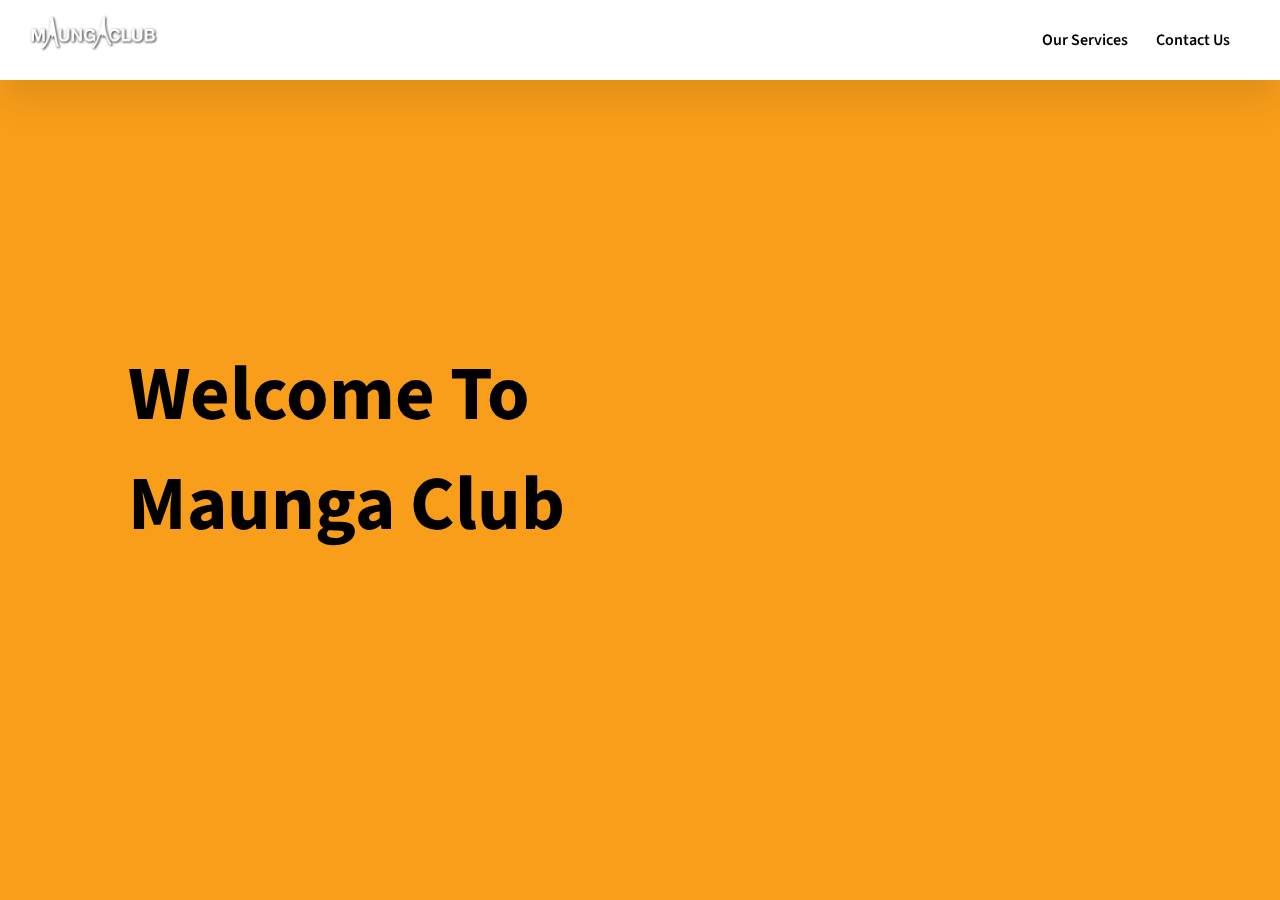
==== index.html @ 21c3dd14 "first commit" ====
<!DOCTYPE html>
<html lang="en">
<head>
    <!--SETTING CHARTSET, RESPONSIVE VIEWPORT, TITLE, STYLESHEET, FONTFAMILY, AOS ANIMATION IMPORT-->
    <meta charset="UTF-8">
    <meta name="viewport" content="width=device-width, initial-scale=1.0"> 
    <title>Maunga Club</title>
    <link href="styles.css" rel="stylesheet">
    <link href="https://fonts.googleapis.com/css2?family=Source+Sans+Pro:wght@400;600&display=swap" rel="stylesheet">
    <link href="https://unpkg.com/aos@2.3.1/dist/aos.css" rel="stylesheet">
</head>

<body id="index">
    <!--AOS ANIMATION IMPORT (TAKEN FROM https://michalsnik.github.io/aos/)-->
    <script src="https://unpkg.com/aos@2.3.1/dist/aos.js"></script> 

    <!--INTIZALIZE AOS ANIMATIONS-->
    <script>
            AOS.init(); 
    </script>

    <!--NAV BAR--> 
        <div class="nav">
                <div class="logo">
                    <a href="index.html">
                      <img src="img/logo.png" height="40">
                    </a>
                </div>
            <div class="links">
                <a href="services.html">Our Services</a>
                <a href="contact.html">Contact Us</a>
            </div>
        </div>

    <!--LANDING PAGE-->
        <div class="landing">
            <div class="landingText" data-aos="fade-up" data-aos-duration="1000"> <!--AOS ANIMATION-->
                <h1> Welcome To <br> Maunga Club </h1>
            </div>
        </div> 

</body>
</html>
---- styles.css ----
/*Set bg colour, font, reset margin/padding,*/

html,body{
    background-color: #F99e1a;
    font-family: 'Source Sans Pro',sans-serif;
    margin: 0px !important;
    padding: 0px !important;
}

*{
    text-decoration: none !important;
}

#index{
    overflow: hidden; /* Hide scrollbars */
  }

@media only screen and (max-height: 650px){
#index {
    overflow: scroll; /* Show scrollbars */
}
}

/*NAVBAR*/
.nav{
    position: fixed;
    z-index: 1000;
    top: 0;
    right: 0;
    left: 0;
    height: 80px;
    display: flex;
    flex-direction: row;
    justify-content: space-between;
    align-items: center;
    padding: 0 25px 0 25px;
    background-color: #fff;
    box-shadow: 0 19px 38px rgba(0,0,0,0.10);
}

.nav .logo a:hover{
    color: #F99e1a;
}

.nav .links a:hover{
    color: #F99e1a;
}

.nav .logo a{
    font-size: 30px;
    font-weight: bold;
    color: #000;
}

.nav .links a{
    margin-right: 25px;
    font-size: 16px;
    font-weight: 600;
    color: #000;
}

/* LANDING*/

.landing{
    display: flex;
    flex-direction: row;
    justify-content: space-between;
    align-items: center;
    padding: 0 10vw 0 10vw;
    height: 100vh;
}

.landingText h1{
    font-size: 6vw;
    margin: 0 !important;
}

.landingText h3{
    margin: 0 !important;
    font-size: 20px;
    opacity: 0.5;
    line-height: 30px;
}

.landingText .btn{
    border: 0px;
    margin-top: 15px;
    padding: 10px;
    text-align: center;
    width: 100px;
    background: #0892f4;
    color: #ffffff;
    border-radius: 25px;
    cursor: pointer;
}

.landingText .btn a{
    font-size: 20px;
    color: #fff;
}

.landingImage img{
    width: 35vw;
    min-width: 400px;
}

/* banner_image */
.banner_image{
	background: url('img/p33.jpeg');
	background-size: cover;
	width: 100%;
	height: 100vh;
	display: flex;
	justify-content: center;
	align-items: center;
}

.banner_content{
	text-align: center;
    border-radius: 2em;
	color: black;  
    background-color: #F99e1a;
}

.banner_content h1{
	text-transform: uppercase;
	line-height: 38px;
	margin-bottom: 15px;
}

.banner_content h1 span{
	color: white;
}

/* Container */
.about,
.programming,
.contactus,
.ourteam{
	text-align: center;
	padding: 5% 10%;
}

.about ul{
    list-style-type: none;
}

.about p{
    color: white;
}


/* Programming languages */
.programming{
	background: #f5f5f5;
}

.diff_lang{
    margin-top: 35px;
    display: flex;
    justify-content: space-between;
}

.diff_lang .diff_lang_item {
    width: 20vh;
}

.diff_lang .diff_lang_item img {
    width: 15vh;
    margin-bottom: 25px;
}

.diff_lang .diff_lang_item h3 {
    color: #fb2274;
    margin-bottom: 15px;
}

.diff_lang img {
    width:  100px;
    height: 100px;
    object-fit: cover;
}

/* FORM WRAPPER */
.form{
    position: absolute;
    top: 50%;
    left: 50%;
    transform: translate(-50%,-50%);
    max-width: 350px;
    width: 100%;
    background: #fff;
    padding: 20px;
    border-radius: 5px;
    box-shadow: 4px 4px 2px #868686; 
}
  
  .form h2{
    text-align: center;
    margin-bottom: 20px;
    text-transform: uppercase;
    letter-spacing: 3px;
    color: #332902;
}
  
.form .input_field{
    margin-bottom: 10px;
    width: 94%;
}
  
.form .input_field input,
.form textarea{
    border: 1px solid #e0e0e0;
    width: 100%;
    padding: 10px;
}
  
.form textarea{
    height: 80px;
}
  
.form .btn input[type="submit"]{
    border: 0px;
    margin-top: 15px;
    padding: 10px;
    text-align: center;
    width: 100%;
    background: #0892f4;
    color: #ffffff;
    text-transform: uppercase;
    letter-spacing: 5px;
    font-weight: bold;
    border-radius: 25px;
    cursor: pointer;
}

.top-right-gradient{
    position: absolute;
    top: 40%;
    right: 30%;
    width: 400px;
    height: 400px;
    border-radius: 50%;
    background: linear-gradient(#ee9ca7, #ec4357);
    opacity: 0.5;
}


.middle-left-gradient{
    position: absolute;
    top: 5%;
    left: 10%;
    width: 250px;
    height: 250px;
    border-radius: 50%;
    background: linear-gradient(#48c3eb, #718edd);
    opacity: 0.5;
}


.middle-right-gradient{
    position: absolute;
    top: 15%;
    right: 5%;
    width: 300px;
    height: 300px;
    border-radius: 50%;
    background: linear-gradient(#b279a7, #d387ab);
    opacity: 0.5;
}

/* RESPONSIVE */

@media only screen and (max-width: 750px){

/* NAVBAR */

.nav{
    flex-direction: column;
    justify-content: space-around;
    padding: 20px;
    height: auto;
    overflow: hidden;
}

.nav h4{
    font-size: 30px;
    margin-top: 10px;
    margin-bottom: 14px;
}

.nav .links a{
    margin-right: 25px;
    font-size: 16px;
    font-weight: 600;
}

/* LANDING PAGE */

.landing{
    flex-direction: column-reverse;
    height: 750px;
    align-items: center;
    justify-content: center;
    text-align: center
}

.landingText h1{
    font-size: 6vw;
    margin: 0 !important;
}

.landingText h3{
    font-size: 16px;
}

.landingText .btn{
    margin: 0 auto;
}

.landingText .btn a{
    font-size: 15px;
}

.landingImage img{
    width: 52vw;
    margin-bottom: 20px;
    min-width: 350px;
    
}

.banner_content{
    margin-top: 35px;
}
}


/* PROGRAMMING LANGUAGES RESPONSVIE */
@media only screen and (max-width: 900px){

.diff_lang{
    flex-direction: column;
    align-items: center;
}
}
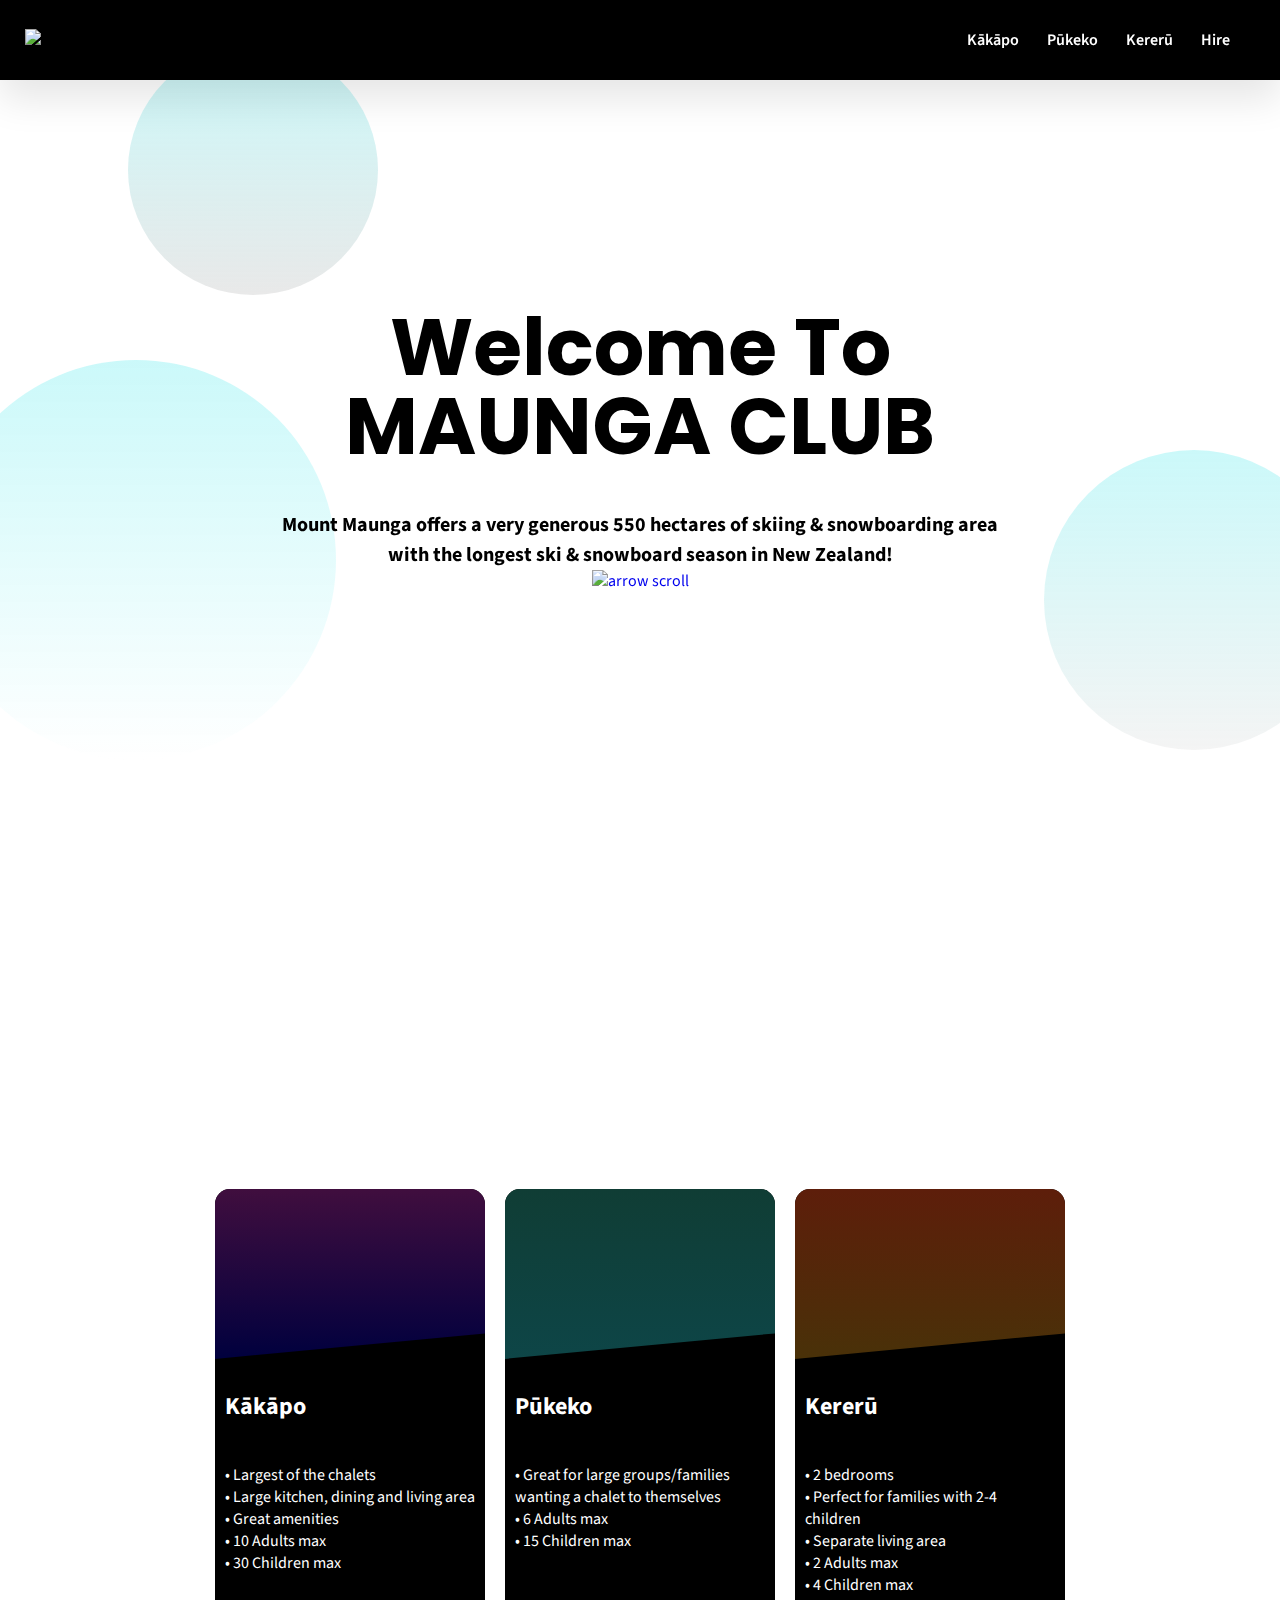
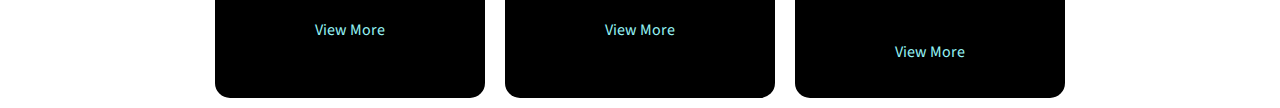
==== commit ae27e169: "Add files via upload" ====
--- a/index.html
+++ b/index.html
@@ -7,6 +7,7 @@
     <title>Maunga Club</title>
     <link href="styles.css" rel="stylesheet">
     <link href="https://fonts.googleapis.com/css2?family=Source+Sans+Pro:wght@400;600&display=swap" rel="stylesheet">
+    <link href='https://fonts.googleapis.com/css?family=Poppins' rel='stylesheet'>
     <link href="https://unpkg.com/aos@2.3.1/dist/aos.css" rel="stylesheet">
 </head>
 
@@ -19,25 +20,89 @@
             AOS.init(); 
     </script>
 
+    <!--CREATE GRADIENT CIRCLES-->
+<div class="top-right-gradient" data-aos="fade-right" data-aos-duration="800"></div>
+<div class="middle-left-gradient" data-aos="fade-up-right" data-aos-duration="2000"></div>
+<div class="middle-right-gradient" data-aos="fade-up-left" data-aos-duration="1500"></div>
+
     <!--NAV BAR--> 
-        <div class="nav">
+        <div class="nav ">
                 <div class="logo">
                     <a href="index.html">
                       <img src="img/logo.png" height="40">
                     </a>
                 </div>
             <div class="links">
-                <a href="services.html">Our Services</a>
-                <a href="contact.html">Contact Us</a>
+                <a href="1.html">Kākāpo</a>
+                <a href="2.html">Pūkeko</a>
+                <a href="3.html">Kererū</a>
+                <a href="hire.html">Hire</a>
             </div>
         </div>
 
     <!--LANDING PAGE-->
         <div class="landing">
             <div class="landingText" data-aos="fade-up" data-aos-duration="1000"> <!--AOS ANIMATION-->
-                <h1> Welcome To <br> Maunga Club </h1>
+                <h1> Welcome To <br> MAUNGA CLUB </h1> <br><br>
+                <h3> Mount Maunga offers a very generous 550 hectares of skiing & snowboarding area<br> with the longest
+                    ski & snowboard season in New Zealand! </h3>
+                <div class="btn">
+                   <a href="#services"><img src="img/arrow.gif" alt="arrow scroll" style="width:100px;height:100px;"></a>
+                </div>
+            </div> 
+        </div>
+
+    <div class="background">
+        <div class="services" id="services">
+            <h1 class="title">Our Chalets & Cabins</h1>
+            <p>
+                Please Note: <br>
+                • Only Club members can access the chalets.<br>
+                • All chalet bookings must be from Friday to Sunday.<br>
+                • Chalets offer shared accommodation for between 6 and 40 people per chalet.<br><br>
+            </p>
+        </div>
+        
+        <section class="container">
+
+            <div class="card">
+                <div class="card-image Kakapo"></div>
+                <h2>Kākāpo</h2>
+                <p>
+                    • Largest of the chalets <br>
+                    • Large kitchen, dining and living area<br>
+                    • Great amenities <br>
+                    • 10 Adults max <br>
+                    • 30 Children max <br>
+                </p>
+                <a href="1.html">View More</a>
             </div>
-        </div> 
 
+            <div class="card">
+                <div class="card-image Pukeko"></div>
+                <h2>Pūkeko</h2>
+                <p>
+                    • Great for large groups/families wanting a chalet to themselves <br>
+                    • 6 Adults max <br>
+                    • 15 Children max <br><br>
+                </p>
+                <a href="2.html">View More</a>
+            </div>
+
+            <div class="card">
+                <div class="card-image Kereru"></div>
+                <h2>Kererū</h2>
+                <p> 
+                    • 2 bedrooms <br>
+                    • Perfect for families with 2-4 children <br>
+                    • Separate living area <br>
+                    • 2 Adults max <br>
+                    • 4 Children max <br>
+                </p>
+                <a href="3.html">View More</a>
+            </div>
+        </section>
+        
+    </div>
 </body>
 </html>--- a/styles.css
+++ b/styles.css
@@ -1,30 +1,53 @@
+/* REMOVE ANY TEXT DECORATIONS FOR AESTHIC PURPOSES */
+
+*{
+    text-decoration: none !important;
+}
+
 /*Set bg colour, font, reset margin/padding,*/
 
 html,body{
-    background-color: #F99e1a;
+    scroll-behavior: smooth;
+    background-color:#ffffff;
+    background-size: 100%;
+	background-size: cover;
+	width: 100%;
+	height: 100%;
     font-family: 'Source Sans Pro',sans-serif;
     margin: 0px !important;
     padding: 0px !important;
 }
 
-*{
-    text-decoration: none !important;
-}
-
+/*SETTING BACKGROUND OF MAIN PART OF WEBSITE*/
 #index{
-    overflow: hidden; /* Hide scrollbars */
-  }
-
-@media only screen and (max-height: 650px){
-#index {
-    overflow: scroll; /* Show scrollbars */
-}
-}
+    background: linear-gradient(to top, rgba(255, 255, 255, 0.301), rgb(255, 255, 255)), url('img/1.jpeg');
+	background-size: cover;
+	width: 100%;
+	height: 100%;
+    overflow-x:hidden;
+}
+
+#hire{
+    background: url("img/ok.jpeg");
+	background-size: cover;
+	width: 100%;
+	height: 100%;
+    overflow-x:hidden;
+}
+
+#cabinBody{
+    background: linear-gradient(to top, rgba(255, 255, 255, 0.663), rgb(255, 255, 255)), url('https://thumbs.gfycat.com/ApprehensiveAppropriateEstuarinecrocodile-size_restricted.gif');
+    background-size: cover;
+    width: 100%;
+    height: 100%;
+    overflow-x: hidden;
+}
+
 
 /*NAVBAR*/
 .nav{
     position: fixed;
-    z-index: 1000;
+    z-index: 10000;
     top: 0;
     right: 0;
     left: 0;
@@ -34,217 +57,87 @@
     justify-content: space-between;
     align-items: center;
     padding: 0 25px 0 25px;
-    background-color: #fff;
+    background-color: rgb(0, 0, 0);
     box-shadow: 0 19px 38px rgba(0,0,0,0.10);
-}
-
-.nav .logo a:hover{
-    color: #F99e1a;
-}
-
-.nav .links a:hover{
-    color: #F99e1a;
-}
-
-.nav .logo a{
-    font-size: 30px;
-    font-weight: bold;
-    color: #000;
 }
 
 .nav .links a{
     margin-right: 25px;
     font-size: 16px;
     font-weight: 600;
-    color: #000;
-}
+    color: rgb(255, 255, 255);
+}
+
+.nav .links a:hover{
+    color: #94f2f4;
+}
+
+.nav .logo{
+    transition: transform .5s ease-out 100ms
+  }
+  
+.nav .logo:hover {
+    transform: rotate(10deg);
+  }
 
 /* LANDING*/
 
 .landing{
     display: flex;
-    flex-direction: row;
-    justify-content: space-between;
-    align-items: center;
+    flex-direction: column-reverse;
+    align-items: center;
+    justify-content: center;
+    text-align: center;
     padding: 0 10vw 0 10vw;
     height: 100vh;
 }
 
 .landingText h1{
-    font-size: 6vw;
     margin: 0 !important;
+    color: rgb(0, 0, 0);
+    font-size:calc(60px + 1.5vw);
+    font-family: "Poppins", Sans-serif;
+    font-weight: bold;
+    line-height: 1em;
+    transition: border-radius 1000ms;
+}
+  
+.landingText h1:hover{
+    color: white;
+    background-color: rgba(0, 0, 0, 0.5);
+    border-radius: 25px;
 }
 
 .landingText h3{
     margin: 0 !important;
     font-size: 20px;
-    opacity: 0.5;
     line-height: 30px;
-}
-
-.landingText .btn{
-    border: 0px;
-    margin-top: 15px;
-    padding: 10px;
-    text-align: center;
-    width: 100px;
-    background: #0892f4;
-    color: #ffffff;
-    border-radius: 25px;
-    cursor: pointer;
-}
-
-.landingText .btn a{
-    font-size: 20px;
-    color: #fff;
-}
-
-.landingImage img{
-    width: 35vw;
-    min-width: 400px;
-}
-
-/* banner_image */
-.banner_image{
-	background: url('img/p33.jpeg');
-	background-size: cover;
-	width: 100%;
-	height: 100vh;
-	display: flex;
-	justify-content: center;
-	align-items: center;
-}
-
-.banner_content{
-	text-align: center;
-    border-radius: 2em;
-	color: black;  
-    background-color: #F99e1a;
-}
-
-.banner_content h1{
-	text-transform: uppercase;
-	line-height: 38px;
-	margin-bottom: 15px;
-}
-
-.banner_content h1 span{
-	color: white;
-}
-
-/* Container */
-.about,
-.programming,
-.contactus,
-.ourteam{
-	text-align: center;
-	padding: 5% 10%;
-}
-
-.about ul{
-    list-style-type: none;
-}
-
-.about p{
-    color: white;
-}
-
-
-/* Programming languages */
-.programming{
-	background: #f5f5f5;
-}
-
-.diff_lang{
-    margin-top: 35px;
-    display: flex;
-    justify-content: space-between;
-}
-
-.diff_lang .diff_lang_item {
-    width: 20vh;
-}
-
-.diff_lang .diff_lang_item img {
-    width: 15vh;
-    margin-bottom: 25px;
-}
-
-.diff_lang .diff_lang_item h3 {
-    color: #fb2274;
-    margin-bottom: 15px;
-}
-
-.diff_lang img {
-    width:  100px;
-    height: 100px;
-    object-fit: cover;
-}
-
-/* FORM WRAPPER */
-.form{
-    position: absolute;
-    top: 50%;
-    left: 50%;
-    transform: translate(-50%,-50%);
-    max-width: 350px;
-    width: 100%;
-    background: #fff;
-    padding: 20px;
-    border-radius: 5px;
-    box-shadow: 4px 4px 2px #868686; 
-}
-  
-  .form h2{
-    text-align: center;
-    margin-bottom: 20px;
-    text-transform: uppercase;
-    letter-spacing: 3px;
-    color: #332902;
-}
-  
-.form .input_field{
-    margin-bottom: 10px;
-    width: 94%;
-}
-  
-.form .input_field input,
-.form textarea{
-    border: 1px solid #e0e0e0;
-    width: 100%;
-    padding: 10px;
-}
-  
-.form textarea{
-    height: 80px;
-}
-  
-.form .btn input[type="submit"]{
-    border: 0px;
-    margin-top: 15px;
-    padding: 10px;
-    text-align: center;
-    width: 100%;
-    background: #0892f4;
-    color: #ffffff;
-    text-transform: uppercase;
-    letter-spacing: 5px;
-    font-weight: bold;
-    border-radius: 25px;
-    cursor: pointer;
-}
+    color: black;
+    transition: color 1s ease-out 100ms;
+    padding-left: 10px;
+    padding-right: 10px;
+    transition: background-color 1000ms;
+    transition: border-radius 1000ms;
+}
+
+.landingText h3:hover{
+    color: rgb(255, 255, 255);
+    background-color: rgba(0, 0, 0, 0.5);
+    border-radius: 20px;
+}
+
+/* GRADIENT CIRCLES */
 
 .top-right-gradient{
     position: absolute;
     top: 40%;
-    right: 30%;
+    left: -5%;
     width: 400px;
     height: 400px;
     border-radius: 50%;
-    background: linear-gradient(#ee9ca7, #ec4357);
-    opacity: 0.5;
-}
-
+    background: linear-gradient(#94f2f47c, #ffffff64);
+    opacity: 1;
+}
 
 .middle-left-gradient{
     position: absolute;
@@ -253,25 +146,115 @@
     width: 250px;
     height: 250px;
     border-radius: 50%;
-    background: linear-gradient(#48c3eb, #718edd);
-    opacity: 0.5;
-}
-
+    background: linear-gradient(#94f2f47c, #b3b3b34b);
+    opacity: 1;
+}
 
 .middle-right-gradient{
     position: absolute;
-    top: 15%;
-    right: 5%;
+    top: 50%;
+    right: -5%;
     width: 300px;
     height: 300px;
     border-radius: 50%;
-    background: linear-gradient(#b279a7, #d387ab);
-    opacity: 0.5;
+    background: linear-gradient(#94f2f47c, #dedede55);
+    opacity: 1;
+}
+
+/* Background for both services and the cards */
+.background{
+    background: url('img/2.png');
+    background-size: cover;
+}
+
+/* TEXT ABOVE CARDS */
+.services{
+    color: rgb(255, 255, 255);
+    text-align: center;
+	padding: 5% 10%;
+}
+
+
+/* CARDS CONTAINER */
+.container{
+    display: flex;
+    justify-content: center;
+    flex-wrap: wrap;
+    margin-top: -5%;
+}
+
+.card{
+    color: white;
+    background: linear-gradient(#000000, #000000);
+    width: 270px;
+    margin: 10px;
+    border-radius: 15px;
+}
+
+.card-image{
+    background-color: #000000;
+    height: 170px;
+    margin-bottom: 15px;
+    background-size: cover;
+    border-radius: 15px 15px 0 0; 
+    position: relative;
+    clip-path: polygon(0 0,100% 0, 100% 85%, 0 100%);
+}
+
+.Kakapo{ 
+    background-image:linear-gradient(to top, #0000ec43, #fb36f441), url(img/kakapo/banner.png);
+}
+
+.Pukeko{
+    background-image:linear-gradient(to top, #2bdde350, #42ffdc3d), url(img/pukeko/banner.png);
+}
+
+.Kereru{
+    background-image:linear-gradient(to top, #ffac1d49, #f84f1c60), url(img/kereru/banner.png);
+}
+
+.card h2{
+    padding: 10px;
+}
+
+.card p{
+    padding: 10px;
+}
+
+.card a{
+    background-color: black;
+    color: #94f2f4;
+    padding: 15px 20px;
+    display: block;
+    text-align: center;
+    margin: 20px 50px;
+}
+
+.card:hover{
+    background: linear-gradient(#ff00cc,#333399); 
+    transform: scale(1.03);
+    transition: all 1s ease;
 }
 
 /* RESPONSIVE */
 
 @media only screen and (max-width: 750px){
+    
+
+/* DISABILING GRADIENT CIRCLES */
+
+.top-right-gradient{
+    all:unset
+}
+
+.middle-left-gradient{
+    all:unset
+}
+
+.middle-right-gradient{
+    all:unset
+}
+
 
 /* NAVBAR */
 
@@ -283,7 +266,7 @@
     overflow: hidden;
 }
 
-.nav h4{
+.nav a{
     font-size: 30px;
     margin-top: 10px;
     margin-bottom: 14px;
@@ -302,16 +285,12 @@
     height: 750px;
     align-items: center;
     justify-content: center;
-    text-align: center
+    text-align: center;
 }
 
 .landingText h1{
-    font-size: 6vw;
+    font-size: 10vw;
     margin: 0 !important;
-}
-
-.landingText h3{
-    font-size: 16px;
 }
 
 .landingText .btn{
@@ -322,24 +301,46 @@
     font-size: 15px;
 }
 
-.landingImage img{
-    width: 52vw;
-    margin-bottom: 20px;
-    min-width: 350px;
-    
-}
-
-.banner_content{
-    margin-top: 35px;
-}
-}
-
-
-/* PROGRAMMING LANGUAGES RESPONSVIE */
-@media only screen and (max-width: 900px){
-
-.diff_lang{
+.gallery {
     flex-direction: column;
-    align-items: center;
-}
+}
+
+} 
+
+.gallerylanding{
+    display: flex;
+    flex-direction: column-reverse;
+    align-items: center;
+    justify-content: center;
+    text-align: center;
+    padding: 0 10vw 0 10vw;
+    height: 100vh;
+}
+
+
+.gallery {
+    background-image: url(img/view.png);
+    background-size: cover;
+    gap: 5px;
+    display: flex;
+    justify-content: center;
+    align-items: center;
+    width: 100%;
+    height: 100%;
+    padding: 0;
+    margin: 0;
+}
+
+.gallery img {
+    height: 250px;
+    flex: 1;
+    object-fit: cover;
+    object-position: center;
+    overflow: hidden;
+    transition: 0.2s all cubic-bezier(0.175, 0.885, 0.32, 1.275);
+    cursor: pointer;
+}
+
+.gallery img:hover {
+    flex: 1.1;
 }